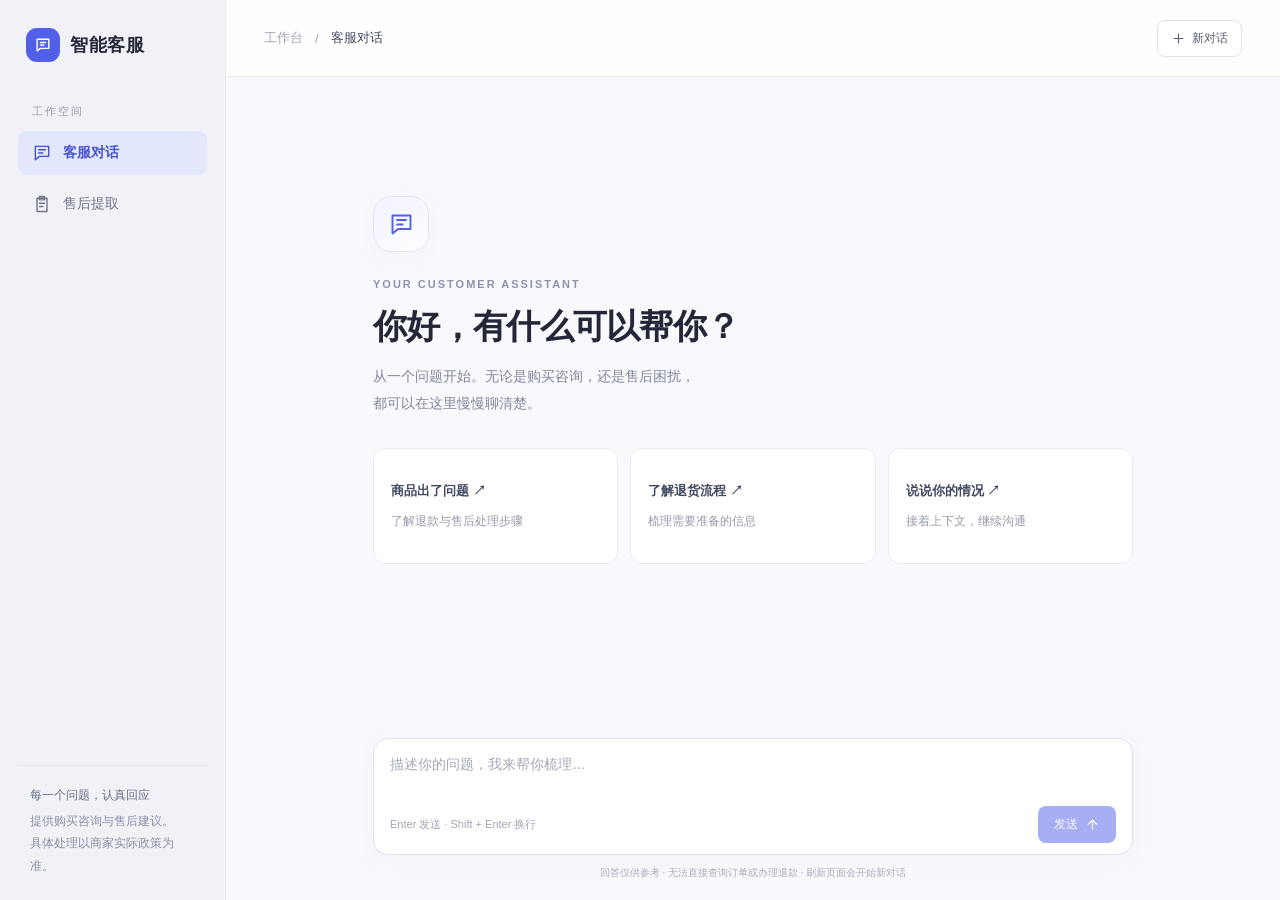
==== app/web/index.html @ 1bf20c60 "feat: add customer service browser preview" ====
<!doctype html>
<html lang="zh-CN">
<head>
  <meta charset="utf-8">
  <meta name="viewport" content="width=device-width, initial-scale=1">
  <title>智能客服 · 对话工作台</title>
  <link rel="icon" href="data:,">
  <style>
    :root { color-scheme: light; font-family: -apple-system, BlinkMacSystemFont, "Segoe UI", "PingFang SC", "Microsoft YaHei", sans-serif; color: #242738; background: #f8f9fc; --accent: #525fe8; --muted: #858999; --line: #e9ebf2; }
    * { box-sizing: border-box; }
    body { margin: 0; }
    button, textarea { font: inherit; }
    button { cursor: pointer; }
    button:disabled { cursor: default; opacity: .5; }
    button:focus-visible, textarea:focus-visible, summary:focus-visible { outline: 3px solid #b2baff; outline-offset: 3px; }
    button { transition: background .15s, border-color .15s; }
    [hidden] { display: none !important; }
    .app { display: grid; grid-template-columns: 226px minmax(0, 1fr); height: 100dvh; min-height: 440px; }
    aside { background: #f0f2f8; border-right: 1px solid var(--line); padding: 28px 18px 22px; display: flex; flex-direction: column; }
    .brand { display: flex; align-items: center; gap: 10px; padding: 0 8px; font-weight: 700; font-size: 18px; letter-spacing: .5px; }
    .brandmark { width: 34px; height: 34px; background: var(--accent); color: white; border-radius: 11px; display: grid; place-items: center; }
    svg { width: 20px; height: 20px; fill: none; stroke: currentColor; stroke-width: 1.7; stroke-linecap: round; stroke-linejoin: round; flex-shrink: 0; }
    .side-label { font-size: 11px; color: #999dab; letter-spacing: 2px; margin: 42px 14px 12px; }
    .nav { display: flex; flex-direction: column; gap: 7px; }
    .nav button { border: 0; border-radius: 9px; background: transparent; color: #707587; display: flex; align-items: center; gap: 11px; padding: 12px 14px; text-align: left; font-size: 14px; }
    .nav button.active { background: #e3e7fc; color: #4652d1; font-weight: 600; }
    .nav button:hover { background: #e5e8f4; }
    .side-note { margin-top: auto; padding: 18px 12px 0; border-top: 1px solid #e2e5ee; color: #8a8fa2; font-size: 12px; line-height: 1.9; }
    .side-note strong { color: #686f84; font-weight: 500; display: block; margin-bottom: 3px; }
    main { min-width: 0; display: flex; flex-direction: column; overflow: hidden; }
    header { height: 77px; flex-shrink: 0; display: flex; align-items: center; justify-content: space-between; padding: 0 38px; border-bottom: 1px solid var(--line); background: #ffffffc9; }
    .breadcrumb { color: #a0a4b3; font-size: 13px; display: flex; align-items: center; gap: 12px; }
    .breadcrumb b { font-weight: 500; color: #454b60; }
    .new-chat { background: white; border: 1px solid #dfe2ed; color: #565c74; border-radius: 8px; padding: 9px 13px; display: flex; gap: 6px; align-items: center; font-size: 12px; }
    .new-chat:hover { background: #f4f5fd; border-color: #c9cef6; }
    .new-chat svg { width: 15px; height: 15px; }
    .mobile-tabs { display: none; }
    .notice { margin: 14px 26px 0; padding: 12px 16px; background: #fff0ed; border: 1px solid #f5d6cf; color: #a04a3c; border-radius: 9px; font-size: 13px; line-height: 1.6; }
    .chat-view { flex: 1; min-height: 0; display: flex; flex-direction: column; }
    .conversation { flex: 1; overflow-y: auto; padding: 20px 30px; scroll-behavior: smooth; }
    .welcome { max-width: 760px; margin: min(11vh, 100px) auto 40px; }
    .welcome-icon { width: 56px; height: 56px; display: grid; place-items: center; border: 1px solid #e0e4fb; background: linear-gradient(145deg, #f0f2ff, #fff); color: var(--accent); border-radius: 18px; margin-bottom: 26px; box-shadow: 0 6px 18px #4d5bdd09; }
    .welcome-icon svg { width: 27px; height: 27px; }
    .eyebrow { font-size: 11px; letter-spacing: 2px; font-weight: 600; color: #8d93ae; margin-bottom: 12px; }
    h1 { font-size: clamp(25px, 3vw, 34px); line-height: 1.45; letter-spacing: -.7px; margin: 0 0 12px; font-weight: 650; }
    .intro { font-size: 14px; color: #82879a; line-height: 1.9; margin: 0; }
    .suggestions { display: grid; grid-template-columns: repeat(3, 1fr); gap: 12px; margin-top: 32px; }
    .suggestion { text-align: left; padding: 19px 17px; border: 1px solid var(--line); background: white; border-radius: 12px; min-height: 116px; color: #434a64; }
    .suggestion:hover { border-color: #bfc6f5; background: #fdfdff; }
    .suggestion strong { display: block; font-size: 13px; font-weight: 600; margin-bottom: 11px; }
    .suggestion span { color: #969bab; font-size: 12px; line-height: 1.7; }
    .messages { max-width: 760px; margin: 0 auto; padding: 15px 0 25px; }
    .message { display: flex; gap: 12px; margin: 24px 0; align-items: flex-start; }
    .avatar { width: 30px; height: 30px; display: grid; place-items: center; background: #e9ecfd; color: #5862cd; border-radius: 9px; font-size: 11px; flex-shrink: 0; }
    .message-body { min-width: 0; max-width: min(90%, 680px); }
    .message-name { color: #9b9faf; font-size: 11px; margin: 2px 0 9px; }
    .bubble { line-height: 1.85; font-size: 14px; white-space: pre-wrap; overflow-wrap: anywhere; }
    .message.user { flex-direction: row-reverse; }
    .user .avatar { display: none; }
    .user .message-name { display: none; }
    .user .bubble { padding: 12px 18px; background: #edf0ff; border: 1px solid #e5e9fd; border-radius: 14px 14px 4px 14px; }
    .pending .bubble { color: #949ab0; }
    .incomplete { display: block; color: #a77542; font-size: 11px; margin-top: 10px; }
    .compose-area { padding: 12px 30px 20px; flex-shrink: 0; }
    .composer { max-width: 760px; margin: 0 auto; background: white; border: 1px solid #dde1ee; border-radius: 15px; padding: 14px 16px 11px; box-shadow: 0 5px 22px #2e387008; }
    .composer:focus-within { border-color: #a4adf4; box-shadow: 0 0 0 3px #525fe808; }
    textarea { width: 100%; resize: none; outline: none; border: 0; background: transparent; color: #31364d; font-size: 14px; line-height: 1.7; padding: 0; }
    textarea::placeholder { color: #a5a9b7; }
    #chat-input { min-height: 49px; max-height: 180px; }
    .compose-bottom { display: flex; align-items: center; justify-content: space-between; gap: 12px; }
    .hint { color: #a1a6b7; font-size: 11px; }
    .primary { border: 0; background: var(--accent); color: white; border-radius: 8px; padding: 10px 16px; font-size: 12px; display: inline-flex; gap: 7px; align-items: center; justify-content: center; }
    .primary:hover:not(:disabled) { background: #4652d2; }
    .primary svg { width: 15px; height: 15px; }
    .footer-note { max-width: 760px; margin: 11px auto 0; text-align: center; color: #a7adbb; font-size: 10px; }
    .extract-view { overflow-y: auto; padding: 48px 30px; }
    .extract-inner { max-width: 760px; margin: 0 auto; }
    .extract-form { background: white; margin-top: 28px; border: 1px solid var(--line); border-radius: 14px; padding: 23px; }
    label { display: block; font-size: 13px; font-weight: 600; margin-bottom: 16px; }
    #extract-input { min-height: 135px; }
    .text-button { border: 0; background: transparent; color: #6e78c2; font-size: 12px; padding: 8px 0; }
    .result { background: white; border: 1px solid var(--line); border-radius: 14px; padding: 23px; margin-top: 22px; }
    .result h2 { font-size: 14px; margin: 0 0 22px; }
    dl { display: grid; grid-template-columns: 1fr 1fr 1.4fr; gap: 20px; margin: 0; }
    dt { color: #969caf; font-size: 11px; margin-bottom: 10px; }
    dd { color: #444c69; font-size: 14px; margin: 0; overflow-wrap: anywhere; }
    details { margin-top: 24px; padding-top: 15px; border-top: 1px solid var(--line); font-size: 11px; color: #8d94aa; }
    summary { cursor: pointer; }
    pre { background: #f7f8fc; padding: 14px; border-radius: 8px; color: #525d7e; overflow-x: auto; }
    @media (max-width: 760px) {
      .app { grid-template-columns: 1fr; }
      aside { display: none; }
      header { height: 65px; padding: 0 18px; }
      .breadcrumb > span { display: none; }
      .mobile-tabs { display: flex; padding: 12px 18px 0; gap: 10px; }
      .mobile-tabs button { border: 1px solid var(--line); border-radius: 7px; padding: 8px 12px; background: white; color: #8c92a5; font-size: 12px; }
      .mobile-tabs .active { background: #edf0ff; color: var(--accent); border-color: #dfe4ff; }
      .conversation { padding: 12px 20px; }
      .welcome { margin: 32px auto; }
      .suggestions { gap: 8px; }
      .suggestion { padding: 14px 11px; min-height: 105px; }
      .compose-area { padding: 8px 16px 16px; }
      .hint { font-size: 10px; }
      .extract-view { padding: 30px 20px; }
      dl { grid-template-columns: 1fr; gap: 18px; }
    }
    @media (prefers-reduced-motion: reduce) { * { scroll-behavior: auto !important; transition: none !important; } }
  </style>
</head>
<body>
  <div class="app">
    <aside>
      <div class="brand"><span class="brandmark"><svg viewBox="0 0 24 24" aria-hidden="true"><path d="M5 5h14v11H9l-4 3V5Z"/><path d="M9 9h6M9 12h4"/></svg></span>智能客服</div>
      <div class="side-label">工作空间</div>
      <nav class="nav" aria-label="工作空间">
        <button type="button" data-view="chat" class="active" aria-pressed="true"><svg viewBox="0 0 24 24" aria-hidden="true"><path d="M4 4h16v12H9l-5 4V4Z"/><path d="M8 8h8M8 12h5"/></svg>客服对话</button>
        <button type="button" data-view="extract" aria-pressed="false"><svg viewBox="0 0 24 24" aria-hidden="true"><path d="M6 5h12v16H6zM9 3h6v4H9zM9 11h6M9 15h4"/></svg>售后提取</button>
      </nav>
      <div class="side-note"><strong>每一个问题，认真回应</strong>提供购买咨询与售后建议。<br>具体处理以商家实际政策为准。</div>
    </aside>
    <main>
      <header>
        <div class="breadcrumb"><span>工作台</span><span>/</span><b id="page-title">客服对话</b></div>
        <button class="new-chat" type="button" id="new-chat"><svg viewBox="0 0 24 24" aria-hidden="true"><path d="M12 5v14M5 12h14"/></svg>新对话</button>
      </header>
      <nav class="mobile-tabs" aria-label="功能切换">
        <button type="button" data-view="chat" class="active" aria-pressed="true">客服对话</button>
        <button type="button" data-view="extract" aria-pressed="false">售后提取</button>
      </nav>
      <div id="notice" class="notice" role="alert" hidden></div>
      <section id="chat-view" class="chat-view" aria-label="客服对话">
        <div class="conversation" id="conversation">
          <div class="welcome" id="welcome">
            <div class="welcome-icon"><svg viewBox="0 0 24 24" aria-hidden="true"><path d="M4 4h16v12H9l-5 4V4Z"/><path d="M8 8h8M8 12h5"/></svg></div>
            <div class="eyebrow">YOUR CUSTOMER ASSISTANT</div>
            <h1>你好，有什么可以帮你？</h1>
            <p class="intro">从一个问题开始。无论是购买咨询，还是售后困扰，<br>都可以在这里慢慢聊清楚。</p>
            <div class="suggestions">
              <button class="suggestion" type="button" data-prompt="收到的商品有破损，我想申请退款，应该怎么做？"><strong>商品出了问题 ↗</strong><span>了解退款与售后处理步骤</span></button>
              <button class="suggestion" type="button" data-prompt="我想退货，需要先确认哪些信息？"><strong>了解退货流程 ↗</strong><span>梳理需要准备的信息</span></button>
              <button class="suggestion" type="button" data-prompt="我叫小林，刚买的耳机有杂音。"><strong>说说你的情况 ↗</strong><span>接着上下文，继续沟通</span></button>
            </div>
          </div>
          <div class="messages" id="messages" role="log" aria-label="对话记录" aria-live="polite" aria-relevant="additions text"></div>
        </div>
        <div class="compose-area">
          <form class="composer" id="chat-form">
            <textarea id="chat-input" rows="2" maxlength="32000" aria-label="输入消息" placeholder="描述你的问题，我来帮你梳理…"></textarea>
            <div class="compose-bottom"><span class="hint" id="chat-status" role="status">Enter 发送 · Shift + Enter 换行</span><button type="submit" class="primary" id="send" disabled><span>发送</span><svg viewBox="0 0 24 24" aria-hidden="true"><path d="m5 12 7-7 7 7M12 5v14"/></svg></button><button type="button" class="primary" id="stop" hidden>停止回复</button></div>
          </form>
          <div class="footer-note">回答仅供参考 · 无法直接查询订单或办理退款 · 刷新页面会开始新对话</div>
        </div>
      </section>
      <section id="extract-view" class="extract-view" aria-label="售后提取" hidden>
        <div class="extract-inner">
          <div class="eyebrow">AFTER-SALES ASSISTANT</div>
          <h1>把售后描述，整理清楚。</h1>
          <p class="intro">提取订单号、诉求类型与期望方案，保留用户明确表达的信息。</p>
          <form id="extract-form" class="extract-form">
            <label for="extract-input">售后描述</label>
            <textarea id="extract-input" rows="5" maxlength="32000" placeholder="例如：订单 A123 到货破损，希望换一个新的"></textarea>
            <div class="compose-bottom"><button type="button" class="text-button" id="fill-example">填入示例</button><button class="primary" type="submit" id="extract-send" disabled>提取信息</button></div>
          </form>
          <div class="result" id="result" hidden aria-live="polite">
            <h2>提取结果</h2>
            <dl><div><dt>订单号</dt><dd id="order-id"></dd></div><div><dt>诉求类型</dt><dd id="request-type"></dd></div><div><dt>期望方案</dt><dd id="resolution"></dd></div></dl>
            <details><summary>查看 JSON</summary><pre id="result-json"></pre></details>
          </div>
        </div>
      </section>
    </main>
  </div>
  <script>
    'use strict';
    const $ = id => document.getElementById(id);
    let sessionId = null, busy = false, controller = null, expired = false;
    const initialStatus = 'Enter 发送 · Shift + Enter 换行';
    function notice(message = '') { $('notice').textContent = message; $('notice').hidden = !message; }
    function controls() {
      $('send').disabled = busy || expired || !$('chat-input').value.trim();
      $('extract-send').disabled = busy || !$('extract-input').value.trim();
      $('new-chat').disabled = busy;
      $('fill-example').disabled = busy;
      document.querySelectorAll('[data-view], [data-prompt]').forEach(button => { button.disabled = busy; });
    }
    function showView(view) {
      $('chat-view').hidden = view !== 'chat'; $('extract-view').hidden = view !== 'extract';
      $('page-title').textContent = view === 'chat' ? '客服对话' : '售后提取';
      document.querySelectorAll('[data-view]').forEach(button => { const active = button.dataset.view === view; button.classList.toggle('active', active); button.setAttribute('aria-pressed', String(active)); });
      notice();
    }
    function scrollDown() { $('conversation').scrollTop = $('conversation').scrollHeight; }
    function addMessage(role, text) {
      const row = document.createElement('div'); row.className = 'message ' + role;
      const avatar = document.createElement('div'); avatar.className = 'avatar'; avatar.textContent = '助';
      const body = document.createElement('div'); body.className = 'message-body';
      const name = document.createElement('div'); name.className = 'message-name'; name.textContent = role === 'user' ? '你' : '客服助手';
      const bubble = document.createElement('div'); bubble.className = 'bubble'; bubble.textContent = text;
      body.append(name, bubble); row.append(avatar, body); $('messages').append(row); scrollDown();
      return { row, body, bubble };
    }
    async function post(path, payload, signal) {
      const response = await fetch(path, { method: 'POST', headers: { 'Content-Type': 'application/json' }, body: JSON.stringify(payload), signal });
      if (!response.ok) {
        const data = await response.json().catch(() => ({}));
        if (data.error?.code === 'SESSION_NOT_FOUND') { expired = true; throw new Error('会话已过期，请点击「新对话」重新开始。'); }
        throw new Error(data.error?.message || '请求未成功，请稍后重试。');
      }
      return response;
    }
    async function consumeChat(response, onText) {
      if (!response.headers.get('content-type')?.includes('text/event-stream') || !response.body) throw new Error('服务没有返回有效的对话流。');
      const reader = response.body.getReader(), decoder = new TextDecoder();
      let buffer = '', metaId = null, completed = false;
      function parseBlock(block) {
        let event = '', data = [];
        for (const line of block.split(/\r?\n/)) {
          if (line.startsWith('event:')) event = line.slice(6).trim();
          if (line.startsWith('data:')) data.push(line.slice(5).trimStart());
        }
        if (!data.length) return;
        const value = JSON.parse(data.join('\n'));
        if (event === 'error') throw new Error(value.message || '回复未完成，请重试。');
        if (event === 'meta') {
          if (typeof value.session_id !== 'string' || (sessionId && value.session_id !== sessionId)) throw new Error('对话会话信息异常，请开始新对话。');
          metaId = value.session_id; sessionId = metaId;
        }
        if (event === 'token' && typeof value.content === 'string') onText(value.content);
        if (event === 'done') {
          if (!metaId || value.session_id !== metaId) throw new Error('对话结束信息异常，请开始新对话。');
          completed = true;
        }
      }
      try {
        while (true) {
          const { done, value } = await reader.read();
          buffer += done ? decoder.decode() : decoder.decode(value, { stream: true });
          let boundary;
          while ((boundary = /\r?\n\r?\n/.exec(buffer))) {
            parseBlock(buffer.slice(0, boundary.index)); buffer = buffer.slice(boundary.index + boundary[0].length);
          }
          if (done) break;
        }
        if (!completed) throw new Error('连接提前结束，本轮回复未完成，请重试。');
      } finally { reader.releaseLock(); }
    }
    $('chat-form').addEventListener('submit', async event => {
      event.preventDefault(); const message = $('chat-input').value.trim();
      if (!message || busy || expired) return;
      busy = true; controller = new AbortController(); notice(); controls();
      $('welcome').hidden = true; $('send').hidden = true; $('stop').hidden = false;
      $('chat-status').textContent = '正在回复…';
      addMessage('user', message);
      const reply = addMessage('assistant', '正在思考…'); reply.row.classList.add('pending');
      $('chat-input').value = ''; $('chat-input').style.height = '';
      let answer = '';
      try {
        const payload = { message }; if (sessionId) payload.session_id = sessionId;
        const response = await post('/api/chat', payload, controller.signal);
        await consumeChat(response, text => { answer += text; reply.bubble.textContent = answer; reply.row.classList.remove('pending'); scrollDown(); });
        if (!answer) throw new Error('模型没有返回正文，请重试。');
      } catch (error) {
        const stopped = controller.signal.aborted;
        controller.abort();
        reply.bubble.textContent = answer || (stopped ? '已停止回复。' : '暂时未能完成回复。');
        const note = document.createElement('span'); note.className = 'incomplete'; note.textContent = '本轮未记入后续对话'; reply.body.append(note);
        if (!stopped) notice(error instanceof TypeError ? '连接失败，请确认本地服务正在运行。' : error.message);
        $('chat-input').value = message;
      } finally {
        reply.row.classList.remove('pending'); busy = false; controller = null;
        $('send').hidden = false; $('stop').hidden = true; $('chat-status').textContent = initialStatus;
        controls(); scrollDown(); $('chat-input').focus();
      }
    });
    $('stop').addEventListener('click', () => controller?.abort());
    $('chat-input').addEventListener('input', () => { $('chat-input').style.height = 'auto'; $('chat-input').style.height = Math.min($('chat-input').scrollHeight, 180) + 'px'; controls(); });
    $('chat-input').addEventListener('keydown', event => { if (event.key === 'Enter' && !event.shiftKey && !event.isComposing && event.keyCode !== 229) { event.preventDefault(); $('chat-form').requestSubmit(); } });
    document.querySelectorAll('[data-view]').forEach(button => button.addEventListener('click', () => showView(button.dataset.view)));
    document.querySelectorAll('[data-prompt]').forEach(button => button.addEventListener('click', () => { $('chat-input').value = button.dataset.prompt; controls(); $('chat-input').focus(); }));
    $('new-chat').addEventListener('click', () => {
      sessionId = null; expired = false; $('messages').replaceChildren(); $('welcome').hidden = false;
      $('chat-input').value = ''; $('chat-input').style.height = ''; showView('chat'); controls(); $('chat-input').focus();
    });
    $('extract-input').addEventListener('input', controls);
    $('fill-example').addEventListener('click', () => { $('extract-input').value = '订单 A123 到货破损，希望换一个新的'; controls(); $('extract-input').focus(); });
    $('extract-form').addEventListener('submit', async event => {
      event.preventDefault(); const description = $('extract-input').value.trim(); if (!description || busy) return;
      busy = true; notice(); controls(); $('result').hidden = true; $('extract-send').textContent = '正在提取…';
      try {
        const response = await post('/api/after-sales/extract', { description }); const data = await response.json();
        const names = { refund: '仅退款', return_refund: '退货退款', exchange: '换货', repair: '维修', other: '其他 / 方式待定', unknown: '未明确诉求' };
        $('order-id').textContent = data.order_id ?? '未提供'; $('request-type').textContent = names[data.request_type] ?? data.request_type;
        $('resolution').textContent = data.expected_resolution ?? '未明确'; $('result-json').textContent = JSON.stringify(data, null, 2);
        $('result').hidden = false;
      } catch (error) { notice(error instanceof TypeError ? '连接失败，请确认本地服务正在运行。' : error.message); }
      finally { busy = false; $('extract-send').textContent = '提取信息'; controls(); }
    });
  </script>
</body>
</html>
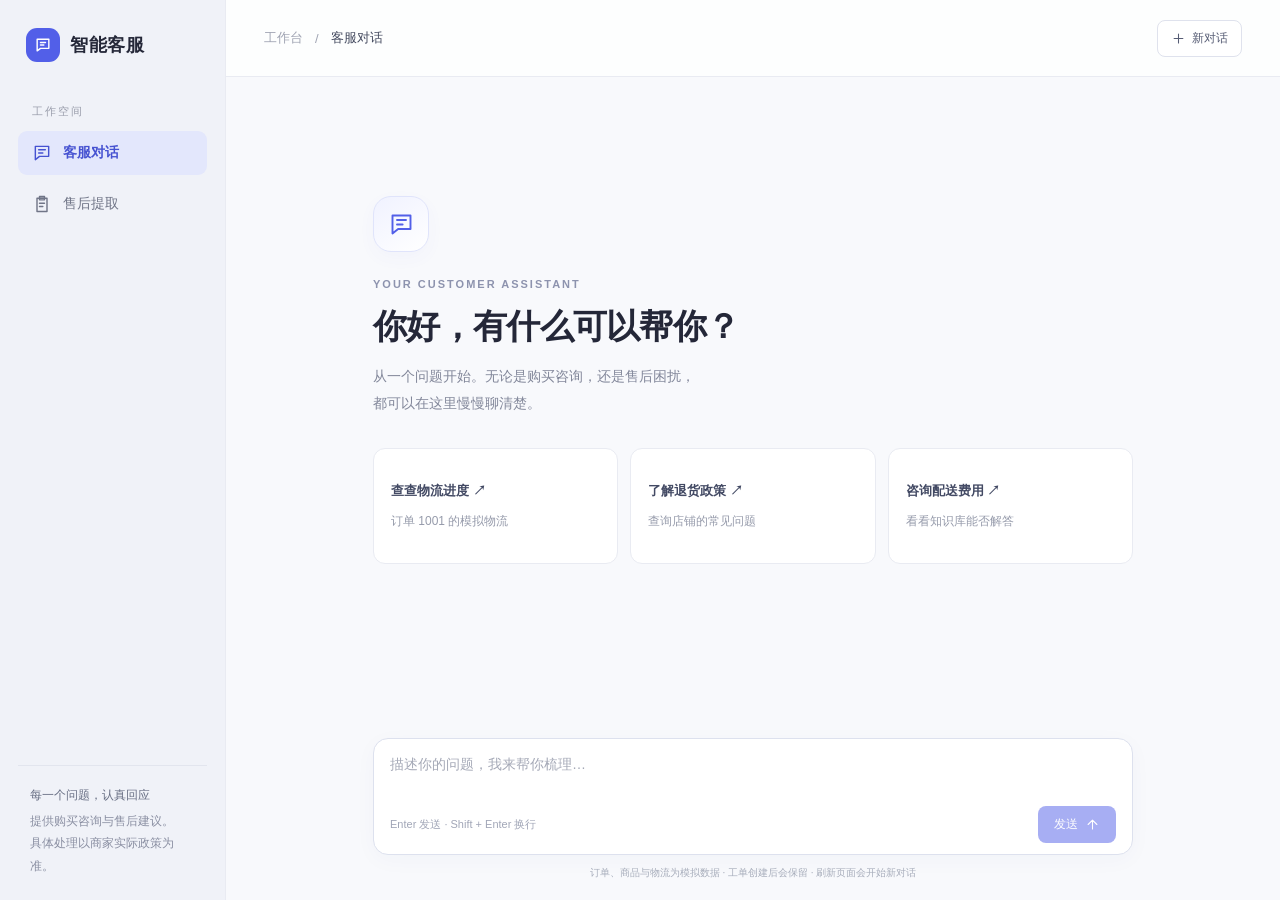
==== commit e1e9bf7d: "feat: show tool activity in chat bubbles" ====
--- a/app/web/index.html
+++ b/app/web/index.html
@@ -55,6 +55,12 @@
     .message-body { min-width: 0; max-width: min(90%, 680px); }
     .message-name { color: #9b9faf; font-size: 11px; margin: 2px 0 9px; }
     .bubble { line-height: 1.85; font-size: 14px; white-space: pre-wrap; overflow-wrap: anywhere; }
+    .tool-tray { display: flex; flex-wrap: wrap; gap: 7px; margin: 0 0 12px; white-space: normal; }
+    .tool-badge { display: inline-flex; align-items: baseline; gap: 7px; max-width: 100%; padding: 5px 10px; border: 1px solid #dfe4fa; border-radius: 9px; color: #626dac; background: #f0f3ff; font-size: 11px; line-height: 1.65; overflow-wrap: anywhere; }
+    .tool-badge::before { content: ''; width: 6px; height: 6px; flex: 0 0 6px; border-radius: 50%; background: currentColor; }
+    .tool-badge[data-status="succeeded"] { color: #477869; background: #eef8f3; border-color: #d9eee3; }
+    .tool-badge[data-status="not_found"], .tool-badge[data-status="interrupted"] { color: #977342; background: #faf5eb; border-color: #eee3cd; }
+    .tool-badge[data-status="failed"] { color: #a65f57; background: #fcf0ed; border-color: #f1dcd6; }
     .message.user { flex-direction: row-reverse; }
     .user .avatar { display: none; }
     .user .message-name { display: none; }
@@ -136,9 +142,9 @@
             <h1>你好，有什么可以帮你？</h1>
             <p class="intro">从一个问题开始。无论是购买咨询，还是售后困扰，<br>都可以在这里慢慢聊清楚。</p>
             <div class="suggestions">
-              <button class="suggestion" type="button" data-prompt="收到的商品有破损，我想申请退款，应该怎么做？"><strong>商品出了问题 ↗</strong><span>了解退款与售后处理步骤</span></button>
-              <button class="suggestion" type="button" data-prompt="我想退货，需要先确认哪些信息？"><strong>了解退货流程 ↗</strong><span>梳理需要准备的信息</span></button>
-              <button class="suggestion" type="button" data-prompt="我叫小林，刚买的耳机有杂音。"><strong>说说你的情况 ↗</strong><span>接着上下文，继续沟通</span></button>
+              <button class="suggestion" type="button" data-prompt="订单 1001 的物流到哪了"><strong>查查物流进度 ↗</strong><span>订单 1001 的模拟物流</span></button>
+              <button class="suggestion" type="button" data-prompt="退货政策是什么"><strong>了解退货政策 ↗</strong><span>查询店铺的常见问题</span></button>
+              <button class="suggestion" type="button" data-prompt="邮费是多少"><strong>咨询配送费用 ↗</strong><span>看看知识库能否解答</span></button>
             </div>
           </div>
           <div class="messages" id="messages" role="log" aria-label="对话记录" aria-live="polite" aria-relevant="additions text"></div>
@@ -148,7 +154,7 @@
             <textarea id="chat-input" rows="2" maxlength="32000" aria-label="输入消息" placeholder="描述你的问题，我来帮你梳理…"></textarea>
             <div class="compose-bottom"><span class="hint" id="chat-status" role="status">Enter 发送 · Shift + Enter 换行</span><button type="submit" class="primary" id="send" disabled><span>发送</span><svg viewBox="0 0 24 24" aria-hidden="true"><path d="m5 12 7-7 7 7M12 5v14"/></svg></button><button type="button" class="primary" id="stop" hidden>停止回复</button></div>
           </form>
-          <div class="footer-note">回答仅供参考 · 无法直接查询订单或办理退款 · 刷新页面会开始新对话</div>
+          <div class="footer-note">订单、商品与物流为模拟数据 · 工单创建后会保留 · 刷新页面会开始新对话</div>
         </div>
       </section>
       <section id="extract-view" class="extract-view" aria-label="售后提取" hidden>
@@ -195,20 +201,44 @@
       const avatar = document.createElement('div'); avatar.className = 'avatar'; avatar.textContent = '助';
       const body = document.createElement('div'); body.className = 'message-body';
       const name = document.createElement('div'); name.className = 'message-name'; name.textContent = role === 'user' ? '你' : '客服助手';
-      const bubble = document.createElement('div'); bubble.className = 'bubble'; bubble.textContent = text;
+      const bubble = document.createElement('div'); bubble.className = 'bubble';
+      const textNode = document.createElement('div'); textNode.textContent = text;
+      const toolTray = document.createElement('div'); toolTray.className = 'tool-tray'; toolTray.hidden = true; toolTray.setAttribute('aria-label', '工具调用');
+      bubble.append(toolTray, textNode);
       body.append(name, bubble); row.append(avatar, body); $('messages').append(row); scrollDown();
-      return { row, body, bubble };
+      return { row, body, bubble: textNode, toolTray, toolBadges: new Map() };
+    }
+    function updateTool(reply, data) {
+      const states = { running: '执行中', retrying: '正在重试', succeeded: '已完成', not_found: '未匹配', failed: '执行失败' };
+      if (typeof data.tool_call_id !== 'string' || !data.tool_call_id || typeof data.name !== 'string' || !Object.hasOwn(states, data.status)) return;
+      let badge = reply.toolBadges.get(data.tool_call_id);
+      if (!badge) {
+        badge = document.createElement('span'); badge.className = 'tool-badge';
+        reply.toolBadges.set(data.tool_call_id, badge); reply.toolTray.append(badge);
+      }
+      badge.dataset.status = data.status; badge.dataset.name = data.name;
+      const attempt = data.status === 'retrying' && Number.isInteger(data.attempt) ? `（第 ${data.attempt} 次尝试）` : '';
+      badge.textContent = `${data.name} · ${typeof data.message === 'string' && data.message ? data.message : states[data.status]}${attempt}`;
+      reply.toolTray.hidden = false;
+      scrollDown();
+    }
+    function interruptTools(reply) {
+      reply.toolBadges.forEach(badge => {
+        if (badge.dataset.status === 'running' || badge.dataset.status === 'retrying') {
+          badge.dataset.status = 'interrupted'; badge.textContent = `${badge.dataset.name} · 已中断`;
+        }
+      });
     }
     async function post(path, payload, signal) {
       const response = await fetch(path, { method: 'POST', headers: { 'Content-Type': 'application/json' }, body: JSON.stringify(payload), signal });
       if (!response.ok) {
         const data = await response.json().catch(() => ({}));
-        if (data.error?.code === 'SESSION_NOT_FOUND') { expired = true; throw new Error('会话已过期，请点击「新对话」重新开始。'); }
+        if (data.error?.code === 'SESSION_NOT_FOUND') { expired = true; throw new Error('未找到这段会话，请点击「新对话」重新开始。'); }
         throw new Error(data.error?.message || '请求未成功，请稍后重试。');
       }
       return response;
     }
-    async function consumeChat(response, onText) {
+    async function consumeChat(response, onText, onTool) {
       if (!response.headers.get('content-type')?.includes('text/event-stream') || !response.body) throw new Error('服务没有返回有效的对话流。');
       const reader = response.body.getReader(), decoder = new TextDecoder();
       let buffer = '', metaId = null, completed = false;
@@ -226,6 +256,7 @@
           metaId = value.session_id; sessionId = metaId;
         }
         if (event === 'token' && typeof value.content === 'string') onText(value.content);
+        if (event === 'tool_status') onTool(value);
         if (event === 'done') {
           if (!metaId || value.session_id !== metaId) throw new Error('对话结束信息异常，请开始新对话。');
           completed = true;
@@ -251,17 +282,18 @@
       $('welcome').hidden = true; $('send').hidden = true; $('stop').hidden = false;
       $('chat-status').textContent = '正在回复…';
       addMessage('user', message);
-      const reply = addMessage('assistant', '正在思考…'); reply.row.classList.add('pending');
+      const reply = addMessage('assistant', '正在处理你的问题…'); reply.row.classList.add('pending');
       $('chat-input').value = ''; $('chat-input').style.height = '';
       let answer = '';
       try {
         const payload = { message }; if (sessionId) payload.session_id = sessionId;
         const response = await post('/api/chat', payload, controller.signal);
-        await consumeChat(response, text => { answer += text; reply.bubble.textContent = answer; reply.row.classList.remove('pending'); scrollDown(); });
+        await consumeChat(response, text => { answer += text; reply.bubble.textContent = answer; reply.row.classList.remove('pending'); scrollDown(); }, data => updateTool(reply, data));
         if (!answer) throw new Error('模型没有返回正文，请重试。');
       } catch (error) {
         const stopped = controller.signal.aborted;
         controller.abort();
+        interruptTools(reply);
         reply.bubble.textContent = answer || (stopped ? '已停止回复。' : '暂时未能完成回复。');
         const note = document.createElement('span'); note.className = 'incomplete'; note.textContent = '本轮未记入后续对话'; reply.body.append(note);
         if (!stopped) notice(error instanceof TypeError ? '连接失败，请确认本地服务正在运行。' : error.message);
